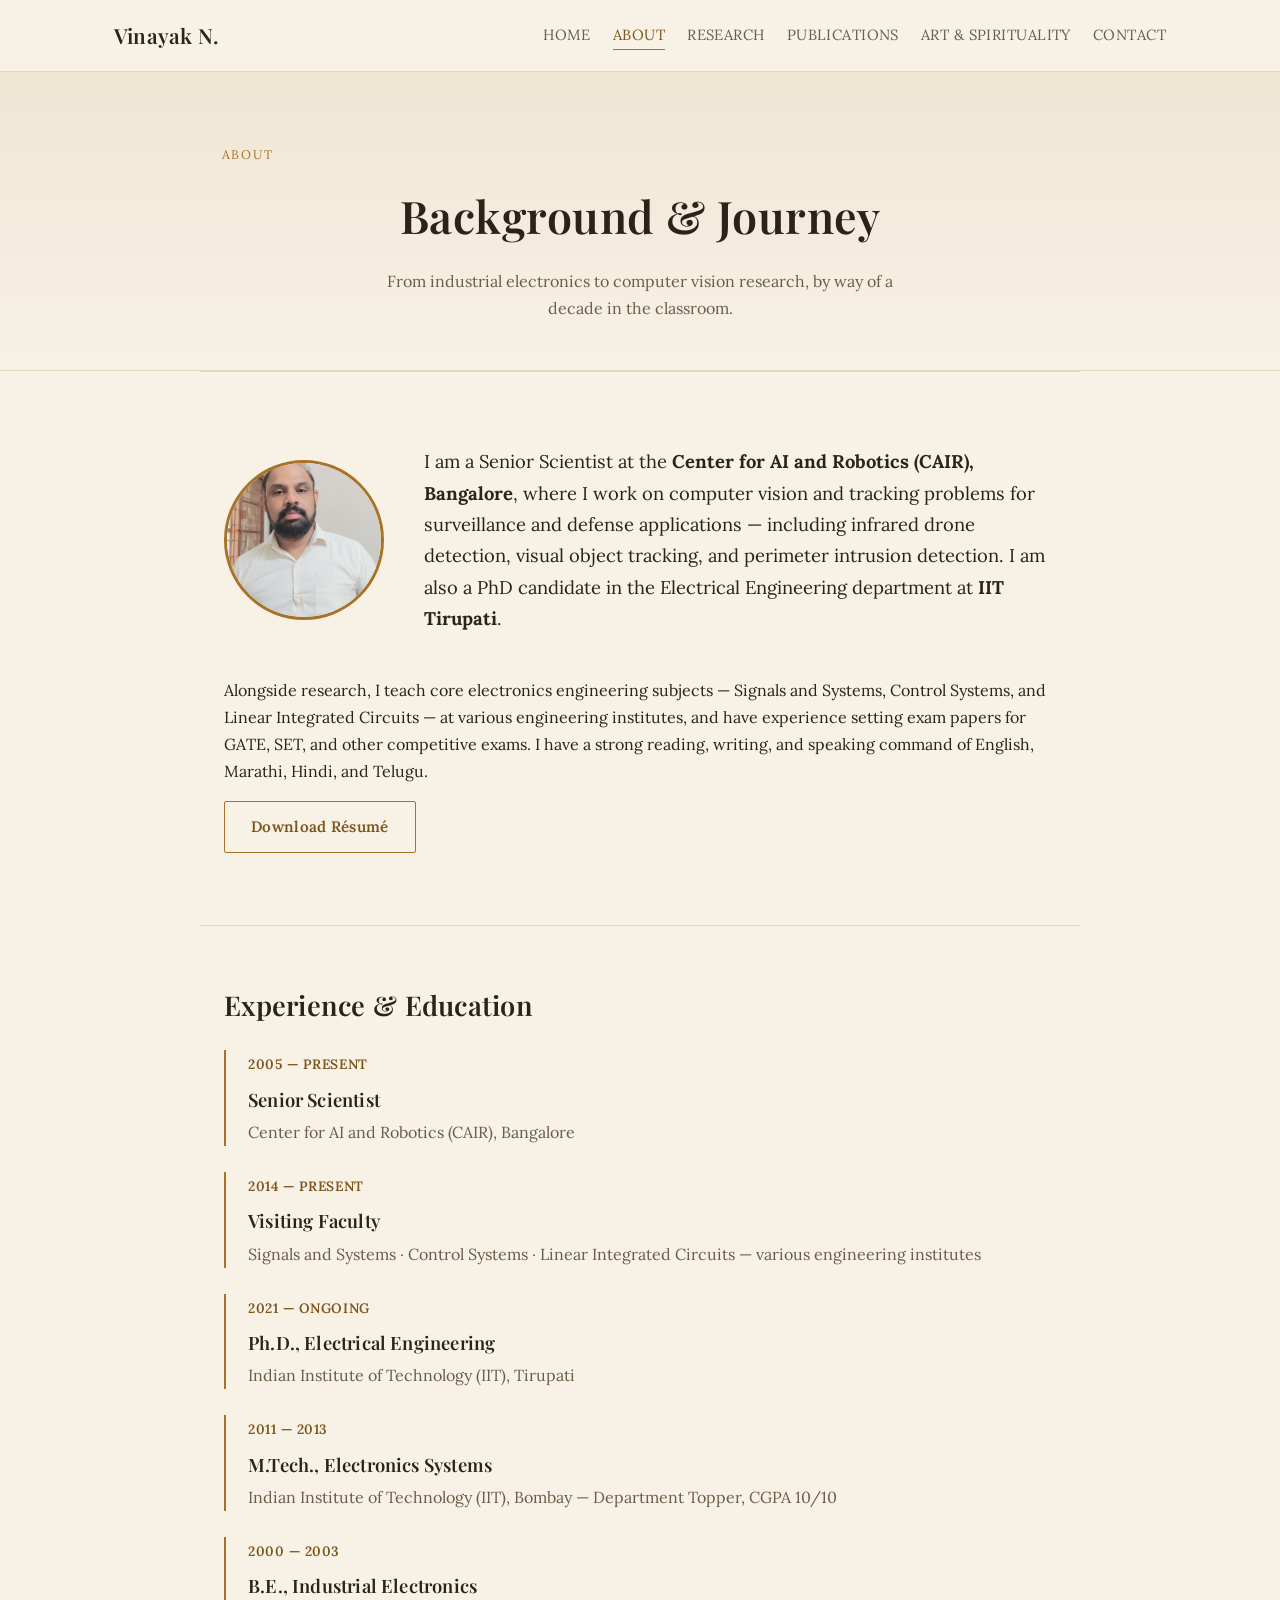
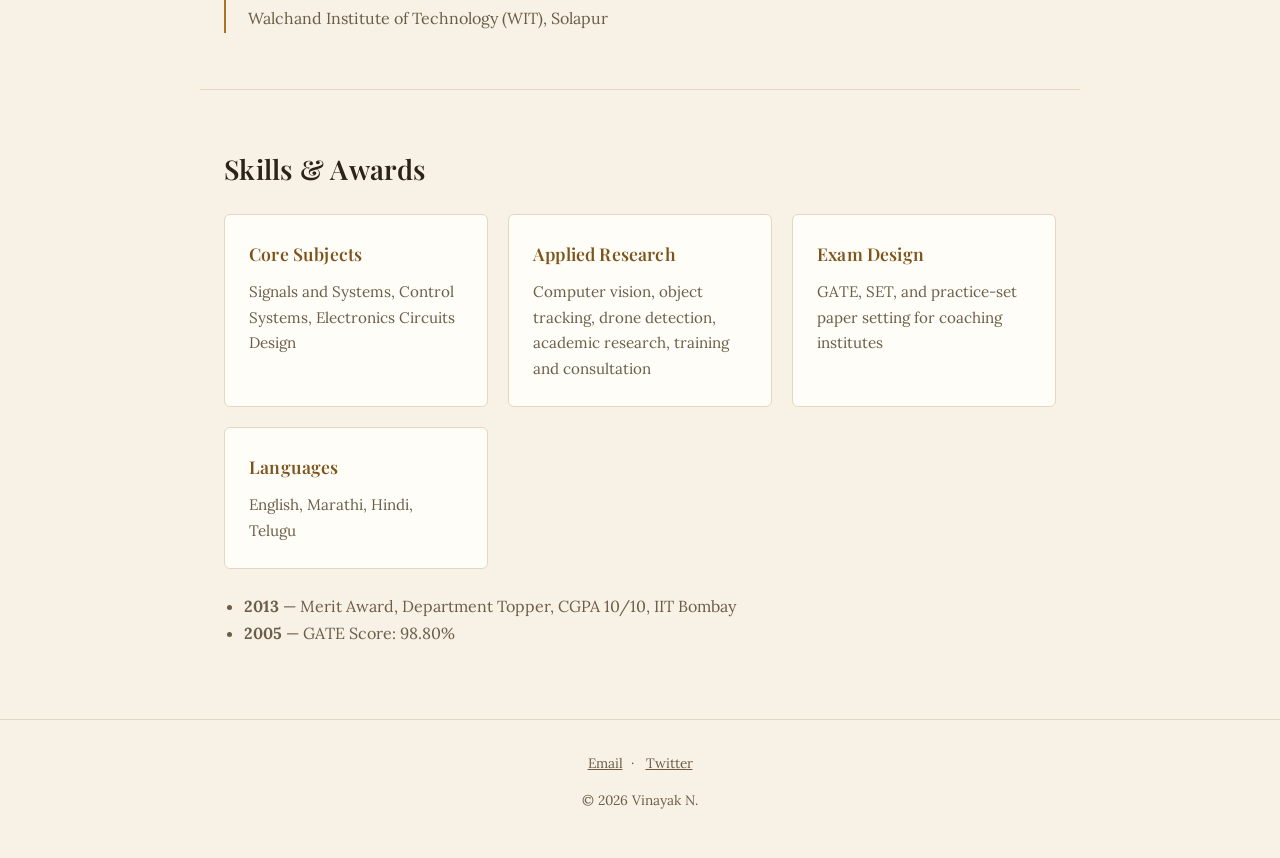
==== about.html @ f4116100 "Redesign as 6-page premium site with warm literary theme Split single-page portfolio into Home, Abou" ====
<!DOCTYPE html>
<html lang="en">
<head>
<meta charset="UTF-8">
<meta name="viewport" content="width=device-width, initial-scale=1.0">
<title>About — Vinayak N.</title>
<meta name="description" content="About Vinayak N. — Senior Scientist at CAIR Bangalore, PhD candidate at IIT Tirupati, background, education, and teaching experience.">
<link rel="icon" href="data:,">
<link rel="preconnect" href="https://fonts.googleapis.com">
<link rel="preconnect" href="https://fonts.gstatic.com" crossorigin>
<link href="https://fonts.googleapis.com/css2?family=Playfair+Display:wght@500;600;700&family=Lora:ital,wght@0,400;0,500;0,600;1,400&display=swap" rel="stylesheet">
<link rel="stylesheet" href="css/style.css">
</head>
<body>

<header class="site-header">
  <div class="header-inner">
    <a href="index.html" class="brand">Vinayak N.</a>
    <nav>
      <a href="index.html">Home</a>
      <a href="about.html" class="active">About</a>
      <a href="research.html">Research</a>
      <a href="publications.html">Publications</a>
      <a href="art-spirituality.html">Art &amp; Spirituality</a>
      <a href="contact.html">Contact</a>
    </nav>
  </div>
</header>

<main>

  <section class="page-banner">
    <p class="eyebrow">About</p>
    <h1>Background &amp; Journey</h1>
    <p>From industrial electronics to computer vision research, by way of a decade in the
      classroom.</p>
  </section>

  <section class="section container">
    <div class="intro-strip" style="padding:0 0 8px;">
      <img class="intro-photo" src="assets/img/profile.jpg" alt="Portrait of Vinayak N.">
      <div class="intro-text">
        <p class="lede">I am a Senior Scientist at the <strong>Center for AI and Robotics (CAIR),
          Bangalore</strong>, where I work on computer vision and tracking problems for
          surveillance and defense applications — including infrared drone detection, visual
          object tracking, and perimeter intrusion detection. I am also a PhD candidate in the
          Electrical Engineering department at <strong>IIT Tirupati</strong>.</p>
      </div>
    </div>
    <p>Alongside research, I teach core electronics engineering subjects — Signals and Systems,
      Control Systems, and Linear Integrated Circuits — at various engineering institutes, and
      have experience setting exam papers for GATE, SET, and other competitive exams. I have a
      strong reading, writing, and speaking command of English, Marathi, Hindi, and Telugu.</p>
    <p><a class="btn btn-outline" href="assets/Resume_Vinayak.pdf" target="_blank" rel="noopener" style="border-color:var(--accent); color:var(--accent-dark);">Download Résumé</a></p>
  </section>

  <section class="section container">
    <h2>Experience &amp; Education</h2>
    <div class="timeline">
      <div class="timeline-item">
        <span class="timeline-date">2005 — Present</span>
        <h3>Senior Scientist</h3>
        <p>Center for AI and Robotics (CAIR), Bangalore</p>
      </div>
      <div class="timeline-item">
        <span class="timeline-date">2014 — Present</span>
        <h3>Visiting Faculty</h3>
        <p>Signals and Systems · Control Systems · Linear Integrated Circuits — various
          engineering institutes</p>
      </div>
      <div class="timeline-item">
        <span class="timeline-date">2021 — Ongoing</span>
        <h3>Ph.D., Electrical Engineering</h3>
        <p>Indian Institute of Technology (IIT), Tirupati</p>
      </div>
      <div class="timeline-item">
        <span class="timeline-date">2011 — 2013</span>
        <h3>M.Tech., Electronics Systems</h3>
        <p>Indian Institute of Technology (IIT), Bombay — Department Topper, CGPA 10/10</p>
      </div>
      <div class="timeline-item">
        <span class="timeline-date">2000 — 2003</span>
        <h3>B.E., Industrial Electronics</h3>
        <p>Walchand Institute of Technology (WIT), Solapur</p>
      </div>
    </div>
  </section>

  <section class="section container">
    <h2>Skills &amp; Awards</h2>
    <div class="card-grid">
      <div class="card">
        <h3>Core Subjects</h3>
        <p>Signals and Systems, Control Systems, Electronics Circuits Design</p>
      </div>
      <div class="card">
        <h3>Applied Research</h3>
        <p>Computer vision, object tracking, drone detection, academic research, training and
          consultation</p>
      </div>
      <div class="card">
        <h3>Exam Design</h3>
        <p>GATE, SET, and practice-set paper setting for coaching institutes</p>
      </div>
      <div class="card">
        <h3>Languages</h3>
        <p>English, Marathi, Hindi, Telugu</p>
      </div>
    </div>
    <ul class="plain-list" style="margin-top:24px;">
      <li><strong>2013</strong> — Merit Award, Department Topper, CGPA 10/10, IIT Bombay</li>
      <li><strong>2005</strong> — GATE Score: 98.80%</li>
    </ul>
  </section>

</main>

<footer class="site-footer">
  <div class="container">
    <nav>
      <a href="mailto:nagelivinayak@gmail.com">Email</a>·
      <a href="https://twitter.com/vinayasknageli" target="_blank" rel="noopener">Twitter</a>
    </nav>
    <p>&copy; <span id="year"></span> Vinayak N.</p>
  </div>
</footer>

<script src="js/main.js"></script>
</body>
</html>
---- css/style.css ----
:root {
  --bg: #f7f1e6;
  --bg-alt: #efe6d4;
  --paper: #fffdf8;
  --text: #2b2318;
  --text-muted: #6b5d48;
  --accent: #a97327;
  --accent-dark: #7d551b;
  --accent-soft: #d9b877;
  --border: #e3d8bf;
  --overlay-dark: rgba(20, 15, 8, 0.55);
}

@media (prefers-color-scheme: dark) {
  :root {
    --bg: #16130e;
    --bg-alt: #1e1a13;
    --paper: #1c1811;
    --text: #ede3cf;
    --text-muted: #b7a888;
    --accent: #d9a24b;
    --accent-dark: #e8bc73;
    --accent-soft: #8a672f;
    --border: #342c1d;
    --overlay-dark: rgba(10, 8, 4, 0.65);
  }
}

* { box-sizing: border-box; }

html { scroll-behavior: smooth; }
html, body { overflow-x: hidden; max-width: 100%; }

body {
  margin: 0;
  font-family: "Lora", Georgia, "Times New Roman", serif;
  background: var(--bg);
  color: var(--text);
  line-height: 1.7;
  overflow-wrap: break-word;
}

h1, h2, h3, .brand {
  font-family: "Playfair Display", Georgia, serif;
  font-weight: 600;
  letter-spacing: 0.01em;
}

a { color: var(--accent-dark); }

.container {
  max-width: 880px;
  margin: 0 auto;
  padding: 0 24px;
}

/* ---------- Header / Nav ---------- */

.site-header {
  position: sticky;
  top: 0;
  z-index: 20;
  background: var(--bg);
  border-bottom: 1px solid var(--border);
}

.header-inner {
  display: flex;
  align-items: center;
  justify-content: space-between;
  padding: 18px 24px;
  max-width: 1100px;
  margin: 0 auto;
}

.brand {
  text-decoration: none;
  color: var(--text);
  font-size: 1.3rem;
}

.site-header nav {
  display: flex;
  flex-wrap: wrap;
  gap: 6px 22px;
}

.site-header nav a {
  text-decoration: none;
  color: var(--text-muted);
  font-size: 0.92rem;
  letter-spacing: 0.03em;
  text-transform: uppercase;
  padding-bottom: 2px;
  border-bottom: 1px solid transparent;
}

.site-header nav a:hover,
.site-header nav a.active {
  color: var(--accent-dark);
  border-color: var(--accent);
}

@media (max-width: 640px) {
  .header-inner { flex-direction: column; align-items: flex-start; gap: 10px; }
}

/* ---------- Hero (home page) ---------- */

.hero {
  position: relative;
  min-height: 88vh;
  display: flex;
  align-items: center;
  justify-content: center;
  text-align: center;
  background:
    linear-gradient(var(--overlay-dark), var(--overlay-dark)),
    linear-gradient(160deg, #6b4a22, #2c2013 70%),
    url("../assets/img/hero-bg.jpg");
  background-size: cover;
  background-position: center;
  color: #f7f1e6;
  padding: 40px 24px;
}

.hero-inner { max-width: 680px; }

.hero .eyebrow {
  color: var(--accent-soft);
  text-transform: uppercase;
  letter-spacing: 0.18em;
  font-size: 0.8rem;
  margin: 0 0 18px;
  font-family: "Lora", serif;
}

.hero h1 {
  font-size: clamp(2.4rem, 6vw, 4rem);
  margin: 0 0 20px;
  color: #fbf6ea;
}

.hero .tagline {
  font-size: 1.15rem;
  color: #e8ddc6;
  max-width: 56ch;
  margin: 0 auto 32px;
}

.hero-actions {
  display: flex;
  gap: 16px;
  justify-content: center;
  flex-wrap: wrap;
}

.btn {
  display: inline-block;
  padding: 12px 26px;
  border-radius: 2px;
  text-decoration: none;
  font-family: "Lora", serif;
  font-weight: 600;
  font-size: 0.95rem;
  letter-spacing: 0.02em;
  border: 1px solid transparent;
  transition: background 0.2s ease, color 0.2s ease, border-color 0.2s ease;
}

.btn-primary {
  background: var(--accent);
  color: #fffaf0;
  border-color: var(--accent);
}
.btn-primary:hover { background: var(--accent-dark); border-color: var(--accent-dark); }

.btn-outline {
  border-color: #e8ddc6;
  color: #fbf6ea;
}
.btn-outline:hover { background: rgba(255,255,255,0.12); }

/* ---------- Page banner (non-home pages) ---------- */

.page-banner {
  padding: 72px 24px 48px;
  text-align: center;
  background: linear-gradient(180deg, var(--bg-alt), var(--bg));
  border-bottom: 1px solid var(--border);
}

.page-banner .eyebrow {
  text-transform: uppercase;
  letter-spacing: 0.16em;
  font-size: 0.78rem;
  color: var(--accent);
  margin: 0 0 12px;
}

.page-banner h1 {
  margin: 0 0 14px;
  font-size: clamp(2rem, 4vw, 2.8rem);
}

.page-banner p {
  color: var(--text-muted);
  max-width: 56ch;
  margin: 0 auto;
}

/* ---------- Sections ---------- */

.section {
  padding: 56px 24px;
  border-top: 1px solid var(--border);
}

.section:first-of-type { border-top: none; }

.section h2 {
  font-size: 1.7rem;
  margin: 0 0 22px;
}

.section > .container > p { color: var(--text-muted); }

.lede {
  font-size: 1.15rem;
  color: var(--text);
  max-width: 62ch;
}

/* ---------- Home intro strip ---------- */

.intro-strip {
  display: flex;
  gap: 40px;
  align-items: center;
  flex-wrap: wrap;
  padding: 64px 24px;
}

.intro-photo {
  width: 160px;
  height: 160px;
  border-radius: 50%;
  object-fit: cover;
  border: 3px solid var(--accent);
  flex-shrink: 0;
}

.intro-text { flex: 1 1 320px; min-width: 0; }

/* ---------- Timeline ---------- */

.timeline { display: flex; flex-direction: column; gap: 26px; }

.timeline-item {
  padding-left: 22px;
  border-left: 2px solid var(--accent);
}

.timeline-date {
  font-size: 0.85rem;
  color: var(--accent-dark);
  font-weight: 600;
  text-transform: uppercase;
  letter-spacing: 0.04em;
}

.timeline-item h3 { margin: 6px 0 4px; font-size: 1.15rem; }
.timeline-item p { margin: 0; color: var(--text-muted); }

/* ---------- Cards / grids ---------- */

.card-grid {
  display: grid;
  grid-template-columns: repeat(auto-fit, minmax(230px, 1fr));
  gap: 20px;
}

.card {
  background: var(--paper);
  border: 1px solid var(--border);
  border-radius: 6px;
  padding: 24px;
}

.card h3 {
  margin: 0 0 10px;
  font-size: 1.1rem;
  color: var(--accent-dark);
}

.card p { margin: 0; color: var(--text-muted); font-size: 0.95rem; }

/* ---------- Publications ---------- */

.pub-list { list-style: none; padding: 0; display: flex; flex-direction: column; gap: 20px; counter-reset: pub; }

.pub-list li {
  counter-increment: pub;
  padding-left: 44px;
  position: relative;
  color: var(--text-muted);
}

.pub-list li::before {
  content: counter(pub);
  position: absolute;
  left: 0;
  top: 0;
  width: 30px;
  height: 30px;
  border: 1px solid var(--accent);
  color: var(--accent-dark);
  border-radius: 50%;
  display: flex;
  align-items: center;
  justify-content: center;
  font-family: "Playfair Display", serif;
  font-size: 0.9rem;
}

.pub-list em { color: var(--text); font-style: italic; }

/* ---------- Placeholder callout ---------- */

.placeholder-box {
  border: 1px dashed var(--accent-soft);
  background: var(--paper);
  border-radius: 6px;
  padding: 36px 28px;
  text-align: center;
  color: var(--text-muted);
}

.placeholder-box h3 { margin: 0 0 10px; color: var(--accent-dark); }

/* ---------- Awards / lists ---------- */

.plain-list { padding-left: 20px; color: var(--text-muted); }

/* ---------- Contact ---------- */

.contact-links { display: flex; gap: 14px; flex-wrap: wrap; }

.contact-card {
  background: var(--paper);
  border: 1px solid var(--border);
  border-radius: 6px;
  padding: 28px;
}

/* ---------- Footer ---------- */

.site-footer {
  padding: 32px 24px;
  text-align: center;
  color: var(--text-muted);
  font-size: 0.85rem;
  border-top: 1px solid var(--border);
}

.site-footer a { color: var(--text-muted); margin: 0 8px; }
.site-footer a:hover { color: var(--accent-dark); }

@media (max-width: 640px) {
  .intro-strip { flex-direction: column; align-items: center; }
  .intro-text { width: 100%; }
}
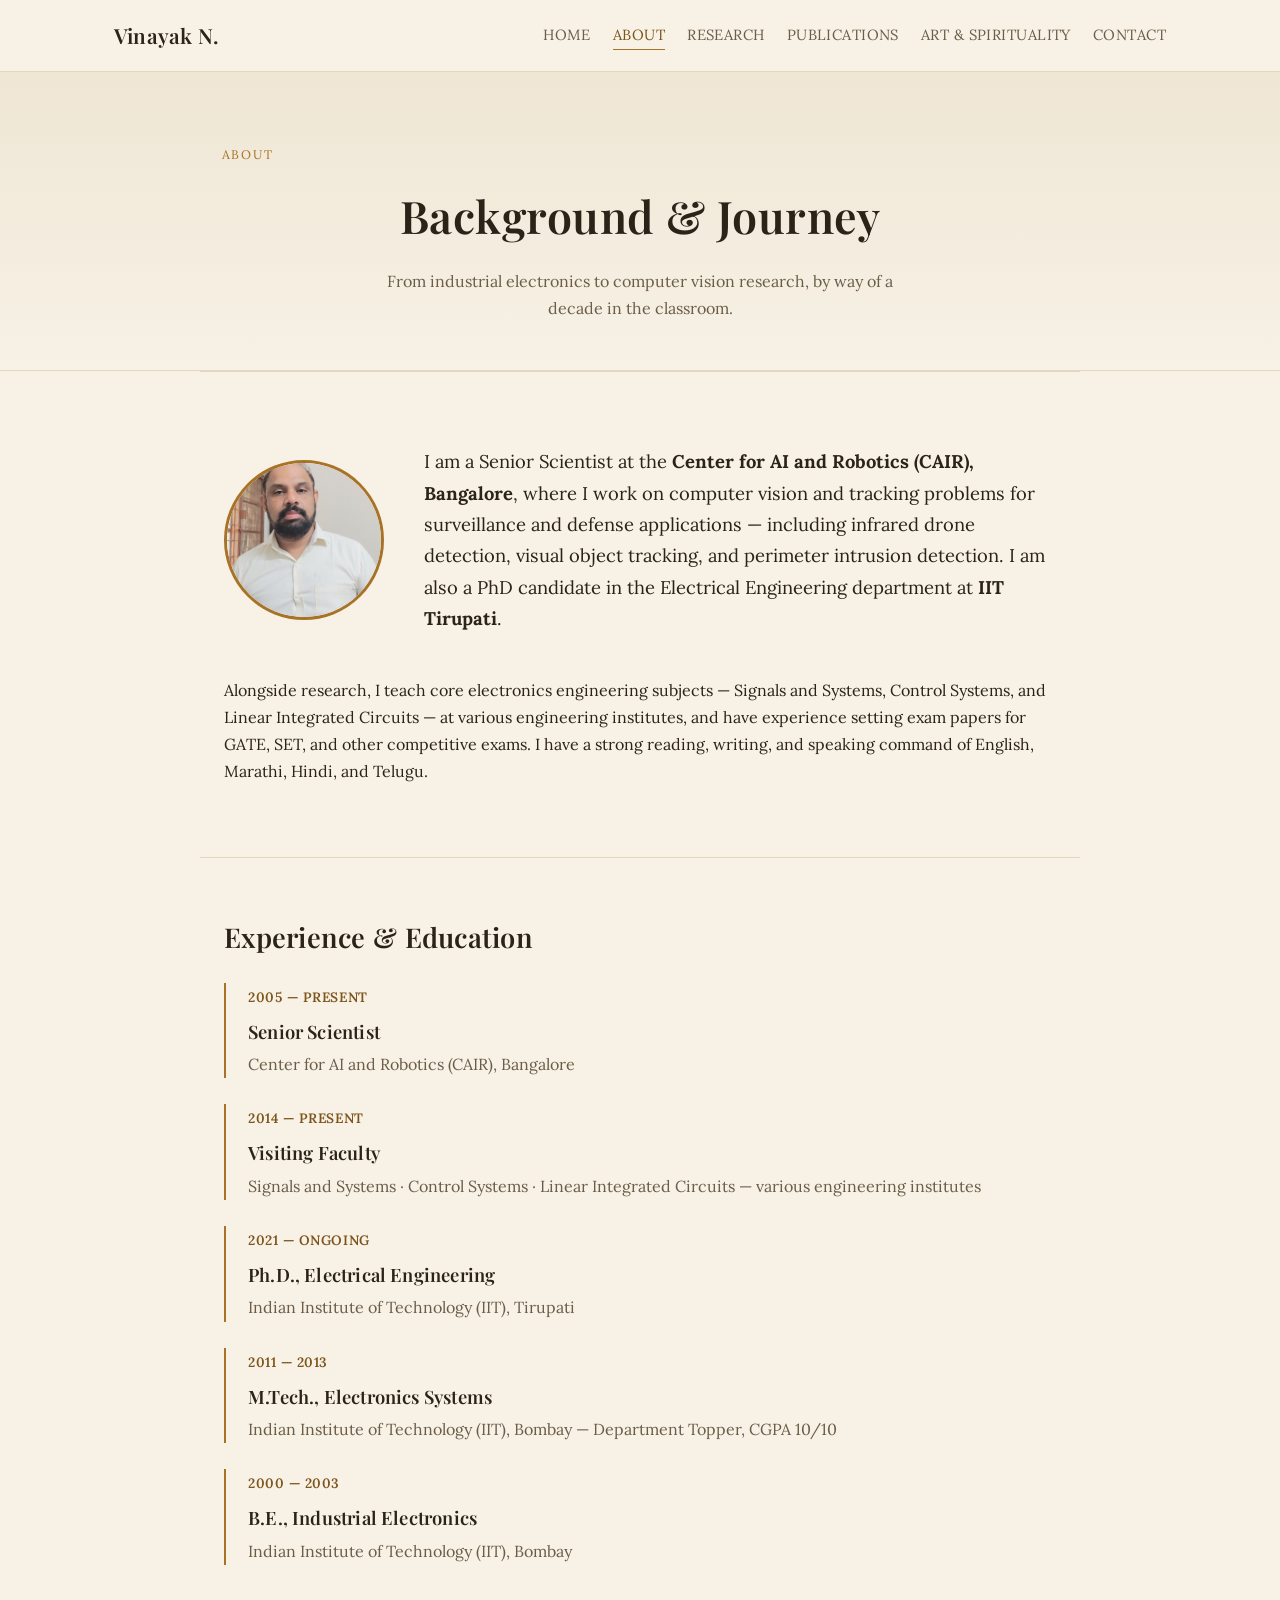
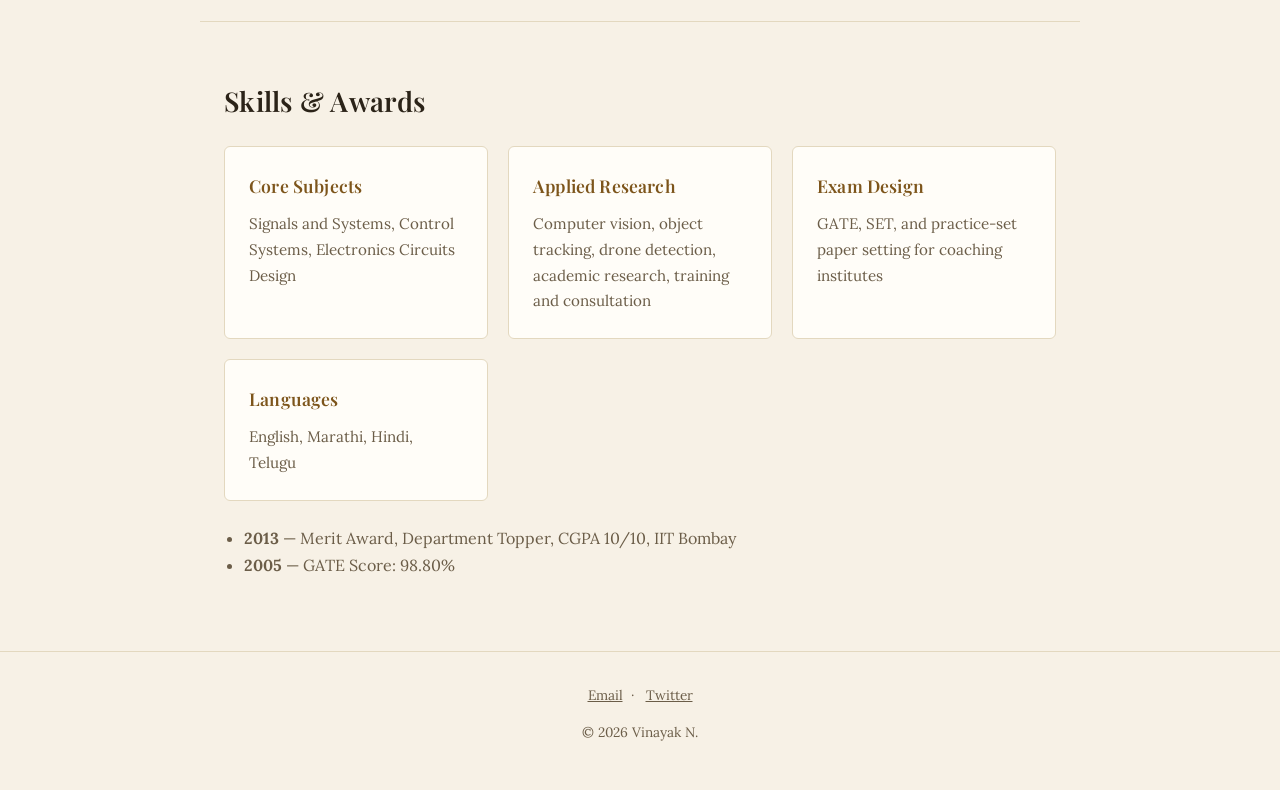
==== commit 4573954c: "Remove résumé download and correct B.E. institution to IIT Bombay" ====
--- a/about.html
+++ b/about.html
@@ -51,7 +51,6 @@
       Control Systems, and Linear Integrated Circuits — at various engineering institutes, and
       have experience setting exam papers for GATE, SET, and other competitive exams. I have a
       strong reading, writing, and speaking command of English, Marathi, Hindi, and Telugu.</p>
-    <p><a class="btn btn-outline" href="assets/Resume_Vinayak.pdf" target="_blank" rel="noopener" style="border-color:var(--accent); color:var(--accent-dark);">Download Résumé</a></p>
   </section>
 
   <section class="section container">
@@ -81,7 +80,7 @@
       <div class="timeline-item">
         <span class="timeline-date">2000 — 2003</span>
         <h3>B.E., Industrial Electronics</h3>
-        <p>Walchand Institute of Technology (WIT), Solapur</p>
+        <p>Indian Institute of Technology (IIT), Bombay</p>
       </div>
     </div>
   </section>
--- a/css/style.css
+++ b/css/style.css
@@ -112,19 +112,38 @@
   min-height: 88vh;
   display: flex;
   align-items: center;
-  justify-content: center;
-  text-align: center;
-  background:
-    linear-gradient(var(--overlay-dark), var(--overlay-dark)),
-    linear-gradient(160deg, #6b4a22, #2c2013 70%),
-    url("../assets/img/hero-bg.jpg");
-  background-size: cover;
-  background-position: center;
+  background: linear-gradient(160deg, #6b4a22, #2c2013 75%);
   color: #f7f1e6;
-  padding: 40px 24px;
-}
-
-.hero-inner { max-width: 680px; }
+  padding: 64px 24px;
+}
+
+.hero-grid {
+  max-width: 1080px;
+  margin: 0 auto;
+  display: flex;
+  align-items: center;
+  gap: 64px;
+  flex-wrap: wrap;
+}
+
+.hero-media { flex: 0 0 auto; margin: 0 auto; }
+
+.hero-photo-frame {
+  display: block;
+  width: 240px;
+  padding: 12px 12px 32px;
+  background: #fffdf8;
+  box-shadow: 0 24px 48px rgba(10, 7, 3, 0.45);
+  transform: rotate(-3deg);
+}
+
+.hero-photo-frame img {
+  display: block;
+  width: 100%;
+  height: auto;
+}
+
+.hero-inner { flex: 1 1 340px; min-width: 0; }
 
 .hero .eyebrow {
   color: var(--accent-soft);
@@ -136,7 +155,7 @@
 }
 
 .hero h1 {
-  font-size: clamp(2.4rem, 6vw, 4rem);
+  font-size: clamp(2.4rem, 5.5vw, 3.6rem);
   margin: 0 0 20px;
   color: #fbf6ea;
 }
@@ -144,15 +163,20 @@
 .hero .tagline {
   font-size: 1.15rem;
   color: #e8ddc6;
-  max-width: 56ch;
-  margin: 0 auto 32px;
+  max-width: 48ch;
+  margin: 0 0 32px;
 }
 
 .hero-actions {
   display: flex;
   gap: 16px;
-  justify-content: center;
   flex-wrap: wrap;
+}
+
+@media (max-width: 780px) {
+  .hero-grid { flex-direction: column; text-align: center; }
+  .hero .tagline { margin-left: auto; margin-right: auto; }
+  .hero-actions { justify-content: center; }
 }
 
 .btn {
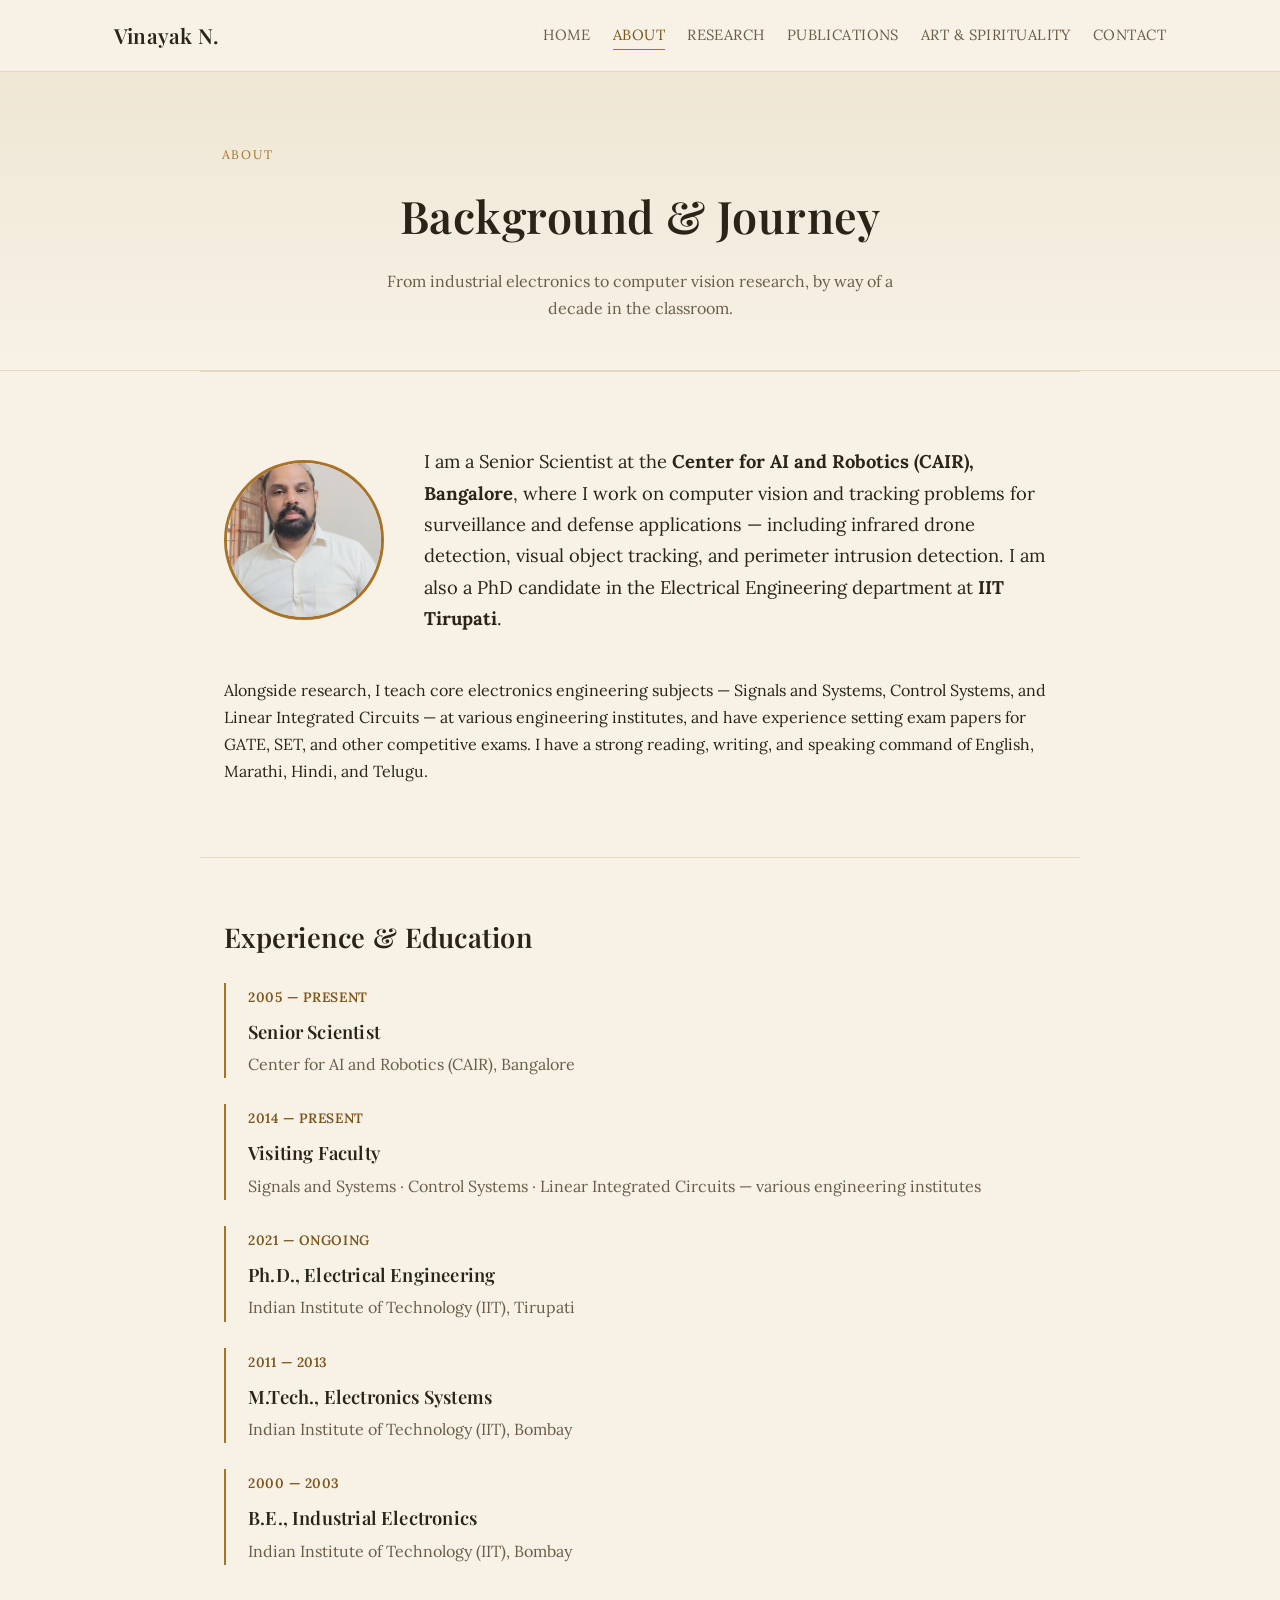
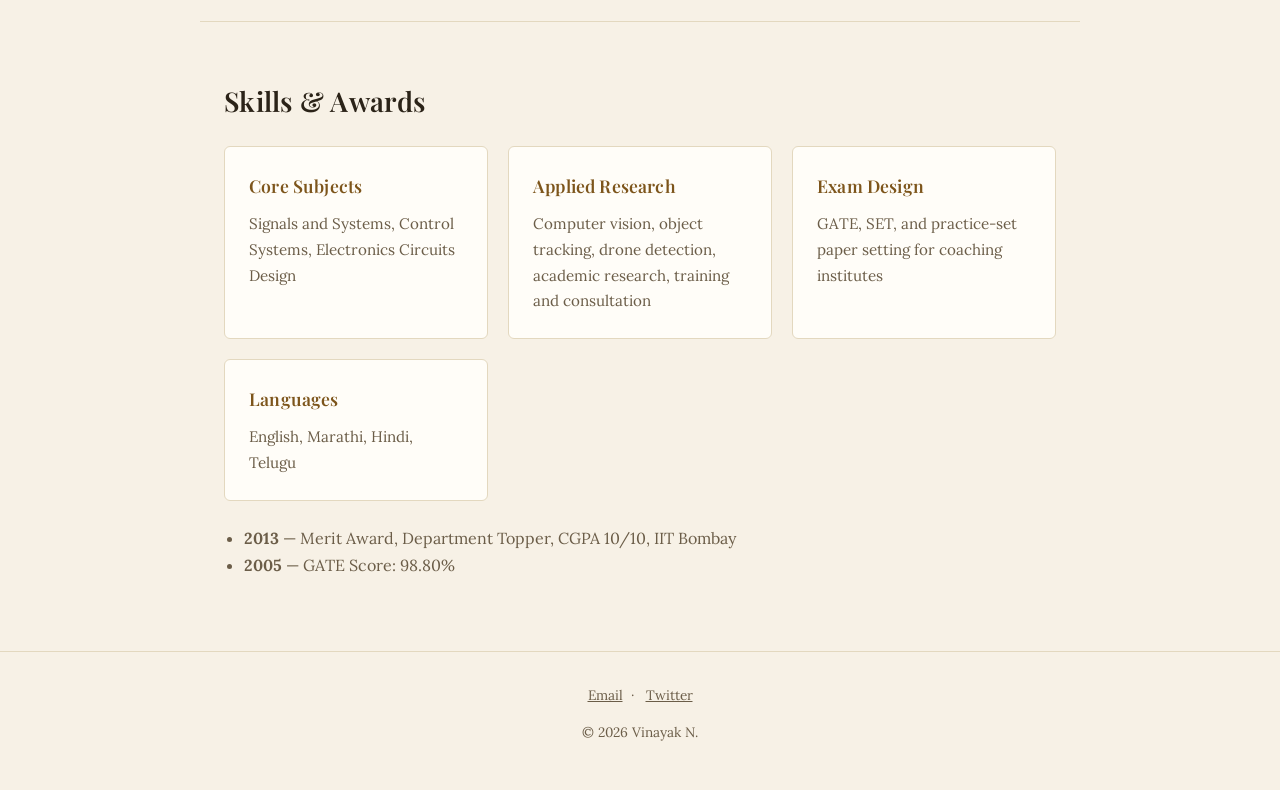
==== commit f9974269: "Trim M.Tech timeline entry" ====
--- a/about.html
+++ b/about.html
@@ -75,7 +75,7 @@
       <div class="timeline-item">
         <span class="timeline-date">2011 — 2013</span>
         <h3>M.Tech., Electronics Systems</h3>
-        <p>Indian Institute of Technology (IIT), Bombay — Department Topper, CGPA 10/10</p>
+        <p>Indian Institute of Technology (IIT), Bombay</p>
       </div>
       <div class="timeline-item">
         <span class="timeline-date">2000 — 2003</span>
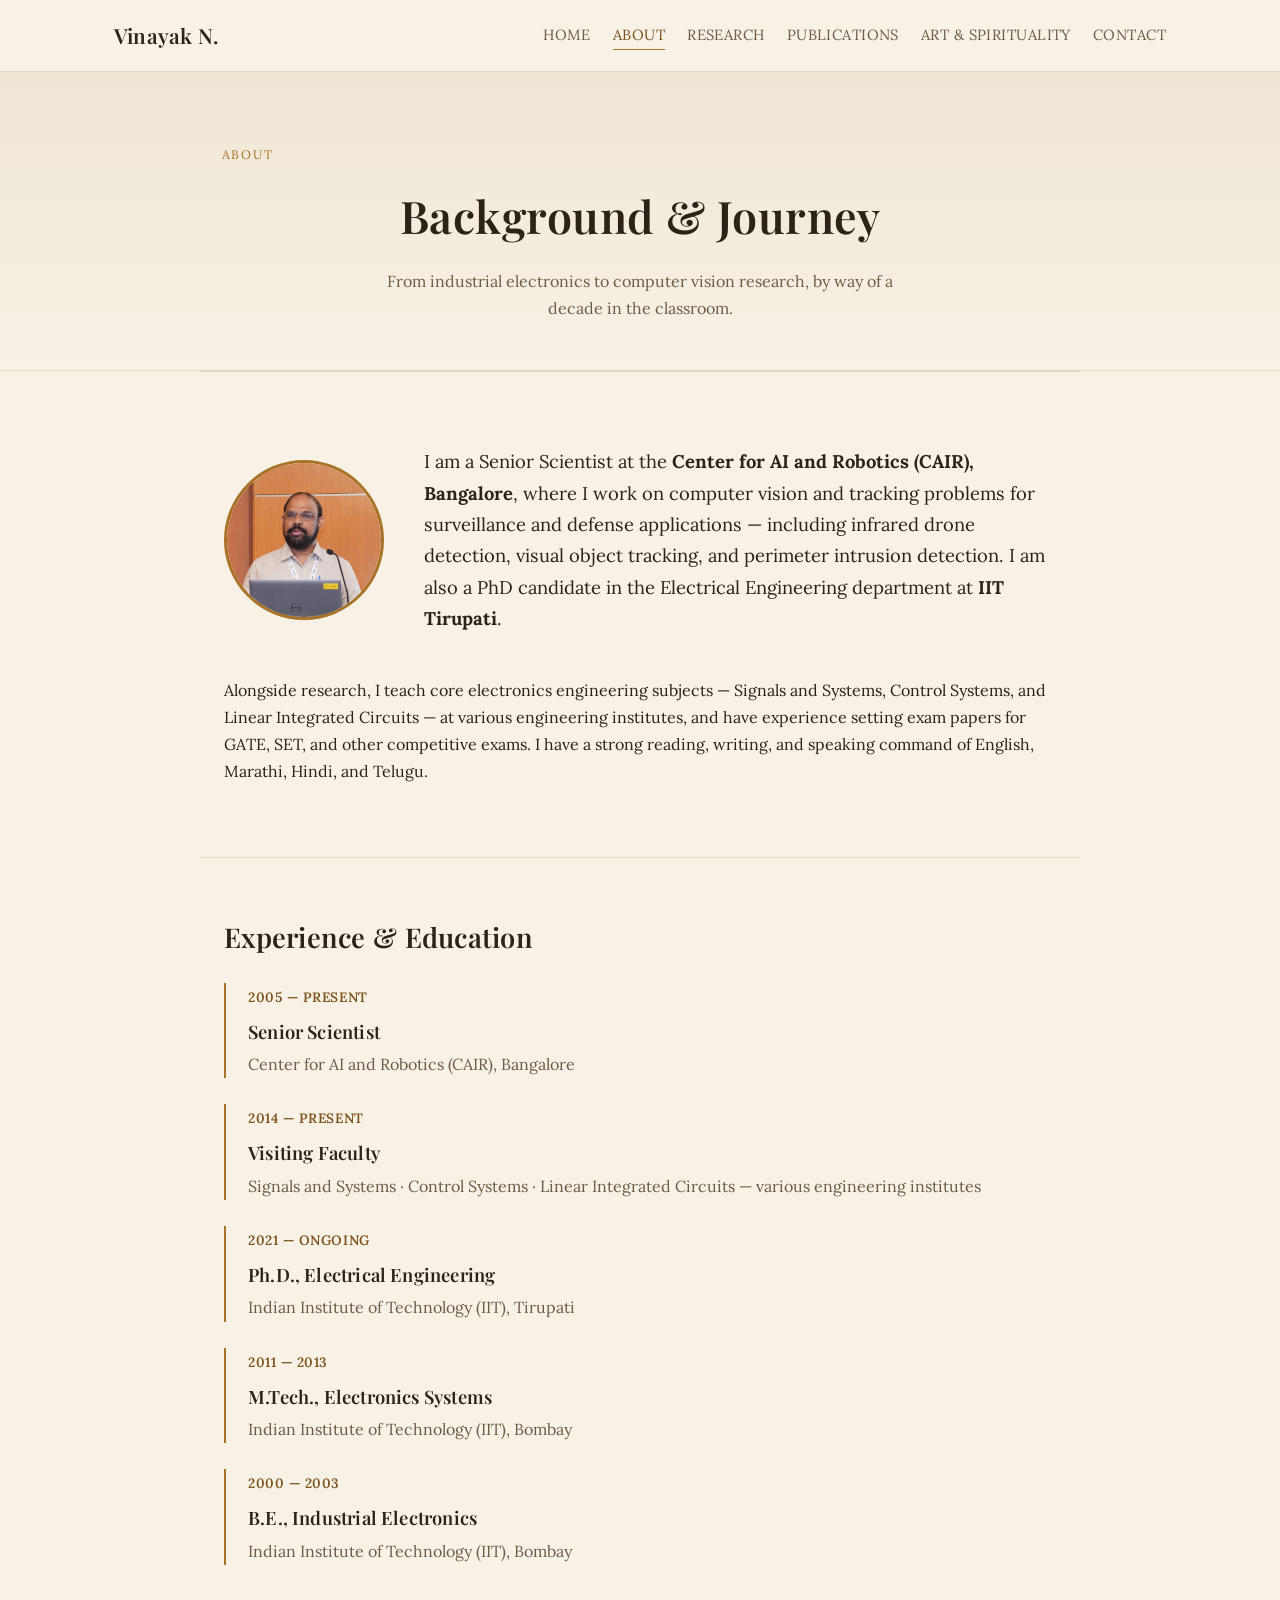
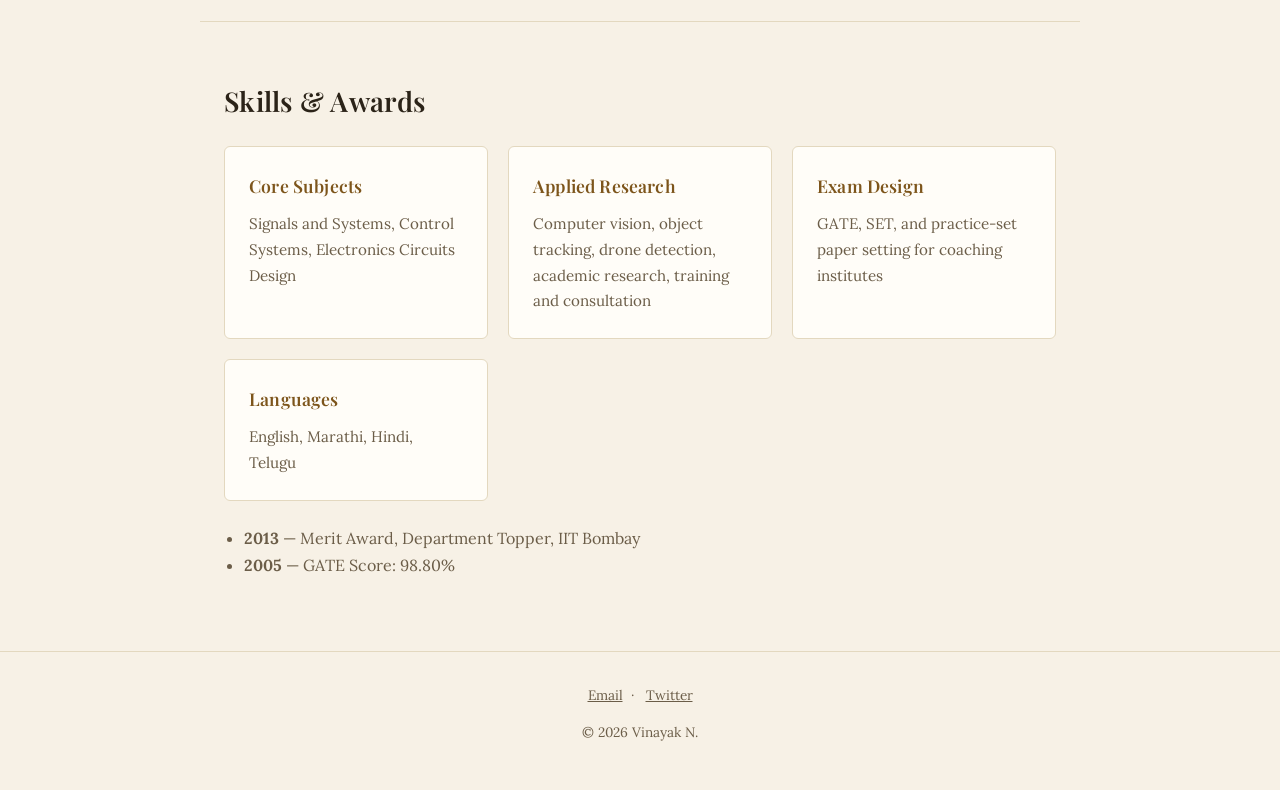
==== commit 5d17651a: "Update about.html" ====
--- a/about.html
+++ b/about.html
@@ -107,7 +107,7 @@
       </div>
     </div>
     <ul class="plain-list" style="margin-top:24px;">
-      <li><strong>2013</strong> — Merit Award, Department Topper, CGPA 10/10, IIT Bombay</li>
+      <li><strong>2013</strong> — Merit Award, Department Topper, IIT Bombay</li>
       <li><strong>2005</strong> — GATE Score: 98.80%</li>
     </ul>
   </section>
